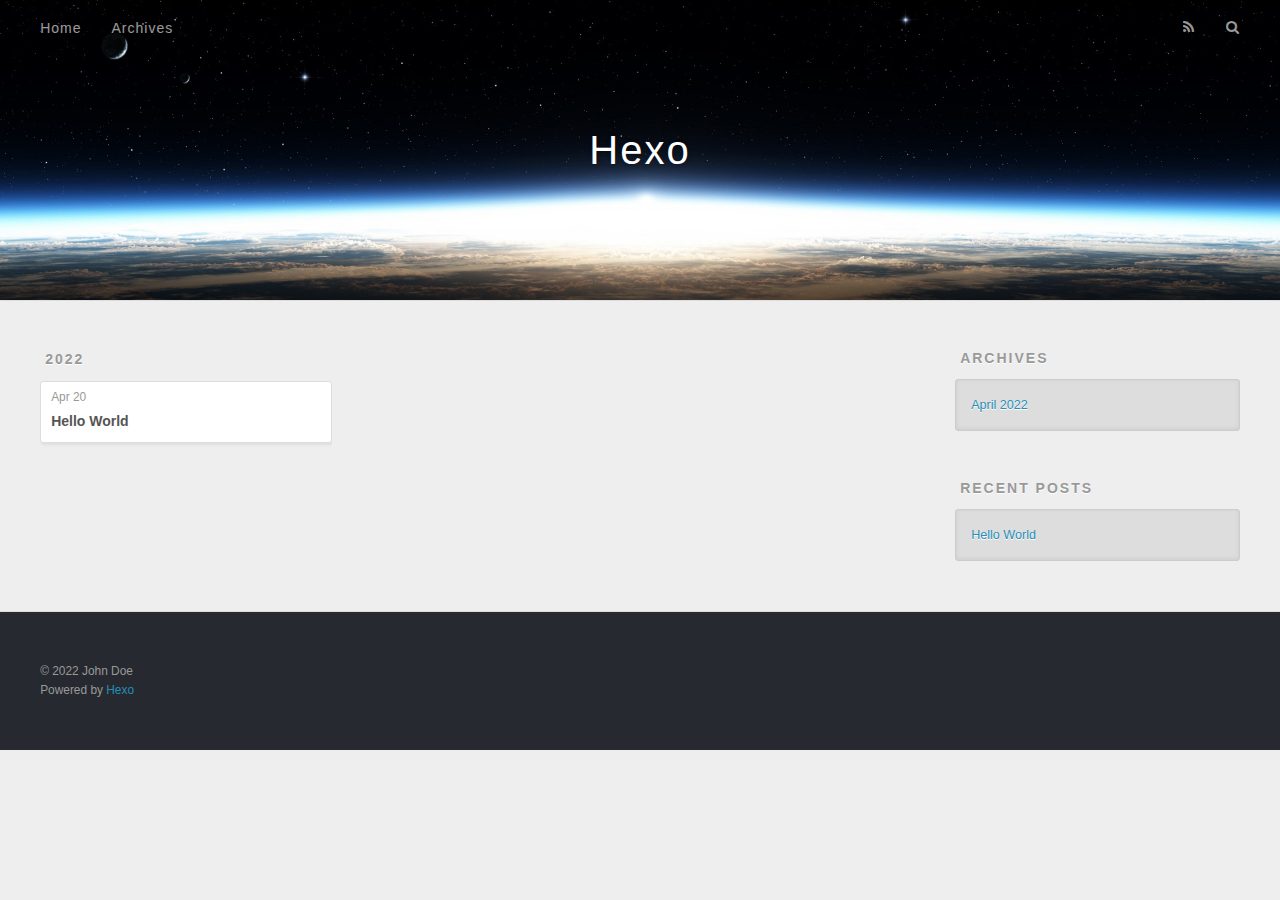
==== archives/index.html @ ca30fad2 "Site updated: 2022-04-20 20:17:48" ====
<!DOCTYPE html>
<html>
<head>
  <meta charset="utf-8">
  

  
  <title>Archives | Hexo</title>
  <meta name="viewport" content="width=device-width, initial-scale=1, maximum-scale=1">
  <meta property="og:type" content="website">
<meta property="og:title" content="Hexo">
<meta property="og:url" content="http://example.com/archives/index.html">
<meta property="og:site_name" content="Hexo">
<meta property="og:locale" content="en_US">
<meta property="article:author" content="John Doe">
<meta name="twitter:card" content="summary">
  
    <link rel="alternate" href="/atom.xml" title="Hexo" type="application/atom+xml">
  
  
    <link rel="icon" href="/favicon.png">
  
  
    <link href="//fonts.googleapis.com/css?family=Source+Code+Pro" rel="stylesheet" type="text/css">
  
  
<link rel="stylesheet" href="/css/style.css">

<meta name="generator" content="Hexo 5.4.2"></head>

<body>
  <div id="container">
    <div id="wrap">
      <header id="header">
  <div id="banner"></div>
  <div id="header-outer" class="outer">
    <div id="header-title" class="inner">
      <h1 id="logo-wrap">
        <a href="/" id="logo">Hexo</a>
      </h1>
      
    </div>
    <div id="header-inner" class="inner">
      <nav id="main-nav">
        <a id="main-nav-toggle" class="nav-icon"></a>
        
          <a class="main-nav-link" href="/">Home</a>
        
          <a class="main-nav-link" href="/archives">Archives</a>
        
      </nav>
      <nav id="sub-nav">
        
          <a id="nav-rss-link" class="nav-icon" href="/atom.xml" title="RSS Feed"></a>
        
        <a id="nav-search-btn" class="nav-icon" title="Search"></a>
      </nav>
      <div id="search-form-wrap">
        <form action="//google.com/search" method="get" accept-charset="UTF-8" class="search-form"><input type="search" name="q" class="search-form-input" placeholder="Search"><button type="submit" class="search-form-submit">&#xF002;</button><input type="hidden" name="sitesearch" value="http://example.com"></form>
      </div>
    </div>
  </div>
</header>
      <div class="outer">
        <section id="main">
  
  
    
    
      
      
      <section class="archives-wrap">
        <div class="archive-year-wrap">
          <a href="/archives/2022" class="archive-year">2022</a>
        </div>
        <div class="archives">
    
    <article class="archive-article archive-type-post">
  <div class="archive-article-inner">
    <header class="archive-article-header">
      <a href="/2022/04/20/hello-world/" class="archive-article-date">
  <time datetime="2022-04-20T10:26:19.375Z" itemprop="datePublished">Apr 20</time>
</a>
      
  
    <h1 itemprop="name">
      <a class="archive-article-title" href="/2022/04/20/hello-world/">Hello World</a>
    </h1>
  

    </header>
  </div>
</article>
  
  
    </div></section>
  


</section>
        
          <aside id="sidebar">
  
    

  
    

  
    
  
    
  <div class="widget-wrap">
    <h3 class="widget-title">Archives</h3>
    <div class="widget">
      <ul class="archive-list"><li class="archive-list-item"><a class="archive-list-link" href="/archives/2022/04/">April 2022</a></li></ul>
    </div>
  </div>


  
    
  <div class="widget-wrap">
    <h3 class="widget-title">Recent Posts</h3>
    <div class="widget">
      <ul>
        
          <li>
            <a href="/2022/04/20/hello-world/">Hello World</a>
          </li>
        
      </ul>
    </div>
  </div>

  
</aside>
        
      </div>
      <footer id="footer">
  
  <div class="outer">
    <div id="footer-info" class="inner">
      &copy; 2022 John Doe<br>
      Powered by <a href="http://hexo.io/" target="_blank">Hexo</a>
    </div>
  </div>
</footer>
    </div>
    <nav id="mobile-nav">
  
    <a href="/" class="mobile-nav-link">Home</a>
  
    <a href="/archives" class="mobile-nav-link">Archives</a>
  
</nav>
    

<script src="//ajax.googleapis.com/ajax/libs/jquery/2.0.3/jquery.min.js"></script>


  
<link rel="stylesheet" href="/fancybox/jquery.fancybox.css">

  
<script src="/fancybox/jquery.fancybox.pack.js"></script>




<script src="/js/script.js"></script>




  </div>
</body>
</html>
---- css/style.css ----
body {
  width: 100%;
}
body:before,
body:after {
  content: "";
  display: table;
}
body:after {
  clear: both;
}
html,
body,
div,
span,
applet,
object,
iframe,
h1,
h2,
h3,
h4,
h5,
h6,
p,
blockquote,
pre,
a,
abbr,
acronym,
address,
big,
cite,
code,
del,
dfn,
em,
img,
ins,
kbd,
q,
s,
samp,
small,
strike,
strong,
sub,
sup,
tt,
var,
dl,
dt,
dd,
ol,
ul,
li,
fieldset,
form,
label,
legend,
table,
caption,
tbody,
tfoot,
thead,
tr,
th,
td {
  margin: 0;
  padding: 0;
  border: 0;
  outline: 0;
  font-weight: inherit;
  font-style: inherit;
  font-family: inherit;
  font-size: 100%;
  vertical-align: baseline;
}
body {
  line-height: 1;
  color: #000;
  background: #fff;
}
ol,
ul {
  list-style: none;
}
table {
  border-collapse: separate;
  border-spacing: 0;
  vertical-align: middle;
}
caption,
th,
td {
  text-align: left;
  font-weight: normal;
  vertical-align: middle;
}
a img {
  border: none;
}
input,
button {
  margin: 0;
  padding: 0;
}
input::-moz-focus-inner,
button::-moz-focus-inner {
  border: 0;
  padding: 0;
}
@font-face {
  font-family: FontAwesome;
  font-style: normal;
  font-weight: normal;
  src: url("fonts/fontawesome-webfont.eot?v=#4.0.3");
  src: url("fonts/fontawesome-webfont.eot?#iefix&v=#4.0.3") format("embedded-opentype"), url("fonts/fontawesome-webfont.woff?v=#4.0.3") format("woff"), url("fonts/fontawesome-webfont.ttf?v=#4.0.3") format("truetype"), url("fonts/fontawesome-webfont.svg#fontawesomeregular?v=#4.0.3") format("svg");
}
html,
body,
#container {
  height: 100%;
}
body {
  background: #eee;
  font: 14px -apple-system, BlinkMacSystemFont, "Segoe UI", "Roboto", "Oxygen", "Ubuntu", "Cantarell", "Fira Sans", "Droid Sans", "Helvetica Neue", sans-serif;
  -webkit-text-size-adjust: 100%;
}
.outer {
  max-width: 1220px;
  margin: 0 auto;
  padding: 0 20px;
}
.outer:before,
.outer:after {
  content: "";
  display: table;
}
.outer:after {
  clear: both;
}
.inner {
  display: inline;
  float: left;
  width: 98.33333333333333%;
  margin: 0 0.833333333333333%;
}
.left,
.alignleft {
  float: left;
}
.right,
.alignright {
  float: right;
}
.clear {
  clear: both;
}
#container {
  position: relative;
}
.mobile-nav-on {
  overflow: hidden;
}
#wrap {
  height: 100%;
  width: 100%;
  position: absolute;
  top: 0;
  left: 0;
  -webkit-transition: 0.2s ease-out;
  -moz-transition: 0.2s ease-out;
  -ms-transition: 0.2s ease-out;
  transition: 0.2s ease-out;
  z-index: 1;
  background: #eee;
}
.mobile-nav-on #wrap {
  left: 280px;
}
@media screen and (min-width: 768px) {
  #main {
    display: inline;
    float: left;
    width: 73.33333333333333%;
    margin: 0 0.833333333333333%;
  }
}
.article-date,
.article-category-link,
.archive-year,
.widget-title {
  text-decoration: none;
  text-transform: uppercase;
  letter-spacing: 2px;
  color: #999;
  margin-bottom: 1em;
  margin-left: 5px;
  line-height: 1em;
  text-shadow: 0 1px #fff;
  font-weight: bold;
}
.article-inner,
.archive-article-inner {
  background: #fff;
  -webkit-box-shadow: 1px 2px 3px #ddd;
  box-shadow: 1px 2px 3px #ddd;
  border: 1px solid #ddd;
  border-radius: 3px;
}
.article-entry h1,
.widget h1 {
  font-size: 2em;
}
.article-entry h2,
.widget h2 {
  font-size: 1.5em;
}
.article-entry h3,
.widget h3 {
  font-size: 1.3em;
}
.article-entry h4,
.widget h4 {
  font-size: 1.2em;
}
.article-entry h5,
.widget h5 {
  font-size: 1em;
}
.article-entry h6,
.widget h6 {
  font-size: 1em;
  color: #999;
}
.article-entry hr,
.widget hr {
  border: 1px dashed #ddd;
}
.article-entry strong,
.widget strong {
  font-weight: bold;
}
.article-entry em,
.widget em,
.article-entry cite,
.widget cite {
  font-style: italic;
}
.article-entry sup,
.widget sup,
.article-entry sub,
.widget sub {
  font-size: 0.75em;
  line-height: 0;
  position: relative;
  vertical-align: baseline;
}
.article-entry sup,
.widget sup {
  top: -0.5em;
}
.article-entry sub,
.widget sub {
  bottom: -0.2em;
}
.article-entry small,
.widget small {
  font-size: 0.85em;
}
.article-entry acronym,
.widget acronym,
.article-entry abbr,
.widget abbr {
  border-bottom: 1px dotted;
}
.article-entry ul,
.widget ul,
.article-entry ol,
.widget ol,
.article-entry dl,
.widget dl {
  margin: 0 20px;
  line-height: 1.6em;
}
.article-entry ul ul,
.widget ul ul,
.article-entry ol ul,
.widget ol ul,
.article-entry ul ol,
.widget ul ol,
.article-entry ol ol,
.widget ol ol {
  margin-top: 0;
  margin-bottom: 0;
}
.article-entry ul,
.widget ul {
  list-style: disc;
}
.article-entry ol,
.widget ol {
  list-style: decimal;
}
.article-entry dt,
.widget dt {
  font-weight: bold;
}
#header {
  height: 300px;
  position: relative;
  border-bottom: 1px solid #ddd;
}
#header:before,
#header:after {
  content: "";
  position: absolute;
  left: 0;
  right: 0;
  height: 40px;
}
#header:before {
  top: 0;
  background: -webkit-linear-gradient(rgba(0,0,0,0.2), transparent);
  background: -moz-linear-gradient(rgba(0,0,0,0.2), transparent);
  background: -ms-linear-gradient(rgba(0,0,0,0.2), transparent);
  background: linear-gradient(rgba(0,0,0,0.2), transparent);
}
#header:after {
  bottom: 0;
  background: -webkit-linear-gradient(transparent, rgba(0,0,0,0.2));
  background: -moz-linear-gradient(transparent, rgba(0,0,0,0.2));
  background: -ms-linear-gradient(transparent, rgba(0,0,0,0.2));
  background: linear-gradient(transparent, rgba(0,0,0,0.2));
}
#header-outer {
  height: 100%;
  position: relative;
}
#header-inner {
  position: relative;
  overflow: hidden;
}
#banner {
  position: absolute;
  top: 0;
  left: 0;
  width: 100%;
  height: 100%;
  background: url("images/banner.jpg") center #000;
  -webkit-background-size: cover;
  -moz-background-size: cover;
  background-size: cover;
  z-index: -1;
}
#header-title {
  text-align: center;
  height: 40px;
  position: absolute;
  top: 50%;
  left: 0;
  margin-top: -20px;
}
#logo,
#subtitle {
  text-decoration: none;
  color: #fff;
  font-weight: 300;
  text-shadow: 0 1px 4px rgba(0,0,0,0.3);
}
#logo {
  font-size: 40px;
  line-height: 40px;
  letter-spacing: 2px;
}
#subtitle {
  font-size: 16px;
  line-height: 16px;
  letter-spacing: 1px;
}
#subtitle-wrap {
  margin-top: 16px;
}
#main-nav {
  float: left;
  margin-left: -15px;
}
.nav-icon,
.main-nav-link {
  float: left;
  color: #fff;
  opacity: 0.6;
  text-decoration: none;
  text-shadow: 0 1px rgba(0,0,0,0.2);
  -webkit-transition: opacity 0.2s;
  -moz-transition: opacity 0.2s;
  -ms-transition: opacity 0.2s;
  transition: opacity 0.2s;
  display: block;
  padding: 20px 15px;
}
.nav-icon:hover,
.main-nav-link:hover {
  opacity: 1;
}
.nav-icon {
  font-family: FontAwesome;
  text-align: center;
  font-size: 14px;
  width: 14px;
  height: 14px;
  padding: 20px 15px;
  position: relative;
  cursor: pointer;
}
.main-nav-link {
  font-weight: 300;
  letter-spacing: 1px;
}
@media screen and (max-width: 479px) {
  .main-nav-link {
    display: none;
  }
}
#main-nav-toggle {
  display: none;
}
#main-nav-toggle:before {
  content: "\f0c9";
}
@media screen and (max-width: 479px) {
  #main-nav-toggle {
    display: block;
  }
}
#sub-nav {
  float: right;
  margin-right: -15px;
}
#nav-rss-link:before {
  content: "\f09e";
}
#nav-search-btn:before {
  content: "\f002";
}
#search-form-wrap {
  position: absolute;
  top: 15px;
  width: 150px;
  height: 30px;
  right: -150px;
  opacity: 0;
  -webkit-transition: 0.2s ease-out;
  -moz-transition: 0.2s ease-out;
  -ms-transition: 0.2s ease-out;
  transition: 0.2s ease-out;
}
#search-form-wrap.on {
  opacity: 1;
  right: 0;
}
@media screen and (max-width: 479px) {
  #search-form-wrap {
    width: 100%;
    right: -100%;
  }
}
.search-form {
  position: absolute;
  top: 0;
  left: 0;
  right: 0;
  background: #fff;
  padding: 5px 15px;
  border-radius: 15px;
  -webkit-box-shadow: 0 0 10px rgba(0,0,0,0.3);
  box-shadow: 0 0 10px rgba(0,0,0,0.3);
}
.search-form-input {
  border: none;
  background: none;
  color: #555;
  width: 100%;
  font: 13px -apple-system, BlinkMacSystemFont, "Segoe UI", "Roboto", "Oxygen", "Ubuntu", "Cantarell", "Fira Sans", "Droid Sans", "Helvetica Neue", sans-serif;
  outline: none;
}
.search-form-input::-webkit-search-results-decoration,
.search-form-input::-webkit-search-cancel-button {
  -webkit-appearance: none;
}
.search-form-submit {
  position: absolute;
  top: 50%;
  right: 10px;
  margin-top: -7px;
  font: 13px FontAwesome;
  border: none;
  background: none;
  color: #bbb;
  cursor: pointer;
}
.search-form-submit:hover,
.search-form-submit:focus {
  color: #777;
}
.article {
  margin: 50px 0;
}
.article-inner {
  overflow: hidden;
}
.article-meta:before,
.article-meta:after {
  content: "";
  display: table;
}
.article-meta:after {
  clear: both;
}
.article-date {
  float: left;
}
.article-category {
  float: left;
  line-height: 1em;
  color: #ccc;
  text-shadow: 0 1px #fff;
  margin-left: 8px;
}
.article-category:before {
  content: "\2022";
}
.article-category-link {
  margin: 0 12px 1em;
}
.article-header {
  padding: 20px 20px 0;
}
.article-title {
  text-decoration: none;
  font-size: 2em;
  font-weight: bold;
  color: #555;
  line-height: 1.1em;
  -webkit-transition: color 0.2s;
  -moz-transition: color 0.2s;
  -ms-transition: color 0.2s;
  transition: color 0.2s;
}
a.article-title:hover {
  color: #258fb8;
}
.article-entry {
  color: #555;
  padding: 0 20px;
}
.article-entry:before,
.article-entry:after {
  content: "";
  display: table;
}
.article-entry:after {
  clear: both;
}
.article-entry p,
.article-entry table {
  line-height: 1.6em;
  margin: 1.6em 0;
}
.article-entry h1,
.article-entry h2,
.article-entry h3,
.article-entry h4,
.article-entry h5,
.article-entry h6 {
  font-weight: bold;
}
.article-entry h1,
.article-entry h2,
.article-entry h3,
.article-entry h4,
.article-entry h5,
.article-entry h6 {
  line-height: 1.1em;
  margin: 1.1em 0;
}
.article-entry a {
  color: #258fb8;
  text-decoration: none;
}
.article-entry a:hover {
  text-decoration: underline;
}
.article-entry ul,
.article-entry ol,
.article-entry dl {
  margin-top: 1.6em;
  margin-bottom: 1.6em;
}
.article-entry img,
.article-entry video {
  max-width: 100%;
  height: auto;
  display: block;
  margin: auto;
}
.article-entry iframe {
  border: none;
}
.article-entry table {
  width: 100%;
  border-collapse: collapse;
  border-spacing: 0;
}
.article-entry th {
  font-weight: bold;
  border-bottom: 3px solid #ddd;
  padding-bottom: 0.5em;
}
.article-entry td {
  border-bottom: 1px solid #ddd;
  padding: 10px 0;
}
.article-entry blockquote {
  font-family: Georgia, "Times New Roman", serif;
  font-size: 1.4em;
  margin: 1.6em 20px;
  text-align: center;
}
.article-entry blockquote footer {
  font-size: 14px;
  margin: 1.6em 0;
  font-family: -apple-system, BlinkMacSystemFont, "Segoe UI", "Roboto", "Oxygen", "Ubuntu", "Cantarell", "Fira Sans", "Droid Sans", "Helvetica Neue", sans-serif;
}
.article-entry blockquote footer cite:before {
  content: "—";
  padding: 0 0.5em;
}
.article-entry .pullquote {
  text-align: left;
  width: 45%;
  margin: 0;
}
.article-entry .pullquote.left {
  margin-left: 0.5em;
  margin-right: 1em;
}
.article-entry .pullquote.right {
  margin-right: 0.5em;
  margin-left: 1em;
}
.article-entry .caption {
  color: #999;
  display: block;
  font-size: 0.9em;
  margin-top: 0.5em;
  position: relative;
  text-align: center;
}
.article-entry .video-container {
  position: relative;
  padding-top: 56.25%;
  height: 0;
  overflow: hidden;
}
.article-entry .video-container iframe,
.article-entry .video-container object,
.article-entry .video-container embed {
  position: absolute;
  top: 0;
  left: 0;
  width: 100%;
  height: 100%;
  margin-top: 0;
}
.article-more-link a {
  display: inline-block;
  line-height: 1em;
  padding: 6px 15px;
  border-radius: 15px;
  background: #eee;
  color: #999;
  text-shadow: 0 1px #fff;
  text-decoration: none;
}
.article-more-link a:hover {
  background: #258fb8;
  color: #fff;
  text-decoration: none;
  text-shadow: 0 1px #1e7293;
}
.article-footer {
  font-size: 0.85em;
  line-height: 1.6em;
  border-top: 1px solid #ddd;
  padding-top: 1.6em;
  margin: 0 20px 20px;
}
.article-footer:before,
.article-footer:after {
  content: "";
  display: table;
}
.article-footer:after {
  clear: both;
}
.article-footer a {
  color: #999;
  text-decoration: none;
}
.article-footer a:hover {
  color: #555;
}
.article-tag-list-item {
  float: left;
  margin-right: 10px;
}
.article-tag-list-link:before {
  content: "#";
}
.article-comment-link {
  float: right;
}
.article-comment-link:before {
  content: "\f075";
  font-family: FontAwesome;
  padding-right: 8px;
}
.article-share-link {
  cursor: pointer;
  float: right;
  margin-left: 20px;
}
.article-share-link:before {
  content: "\f064";
  font-family: FontAwesome;
  padding-right: 6px;
}
#article-nav {
  position: relative;
}
#article-nav:before,
#article-nav:after {
  content: "";
  display: table;
}
#article-nav:after {
  clear: both;
}
@media screen and (min-width: 768px) {
  #article-nav {
    margin: 50px 0;
  }
  #article-nav:before {
    width: 8px;
    height: 8px;
    position: absolute;
    top: 50%;
    left: 50%;
    margin-top: -4px;
    margin-left: -4px;
    content: "";
    border-radius: 50%;
    background: #ddd;
    -webkit-box-shadow: 0 1px 2px #fff;
    box-shadow: 0 1px 2px #fff;
  }
}
.article-nav-link-wrap {
  text-decoration: none;
  text-shadow: 0 1px #fff;
  color: #999;
  -webkit-box-sizing: border-box;
  -moz-box-sizing: border-box;
  box-sizing: border-box;
  margin-top: 50px;
  text-align: center;
  display: block;
}
.article-nav-link-wrap:hover {
  color: #555;
}
@media screen and (min-width: 768px) {
  .article-nav-link-wrap {
    width: 50%;
    margin-top: 0;
  }
}
@media screen and (min-width: 768px) {
  #article-nav-newer {
    float: left;
    text-align: right;
    padding-right: 20px;
  }
}
@media screen and (min-width: 768px) {
  #article-nav-older {
    float: right;
    text-align: left;
    padding-left: 20px;
  }
}
.article-nav-caption {
  text-transform: uppercase;
  letter-spacing: 2px;
  color: #ddd;
  line-height: 1em;
  font-weight: bold;
}
#article-nav-newer .article-nav-caption {
  margin-right: -2px;
}
.article-nav-title {
  font-size: 0.85em;
  line-height: 1.6em;
  margin-top: 0.5em;
}
.article-share-box {
  position: absolute;
  display: none;
  background: #fff;
  -webkit-box-shadow: 1px 2px 10px rgba(0,0,0,0.2);
  box-shadow: 1px 2px 10px rgba(0,0,0,0.2);
  border-radius: 3px;
  margin-left: -145px;
  overflow: hidden;
  z-index: 1;
}
.article-share-box.on {
  display: block;
}
.article-share-input {
  width: 100%;
  background: none;
  -webkit-box-sizing: border-box;
  -moz-box-sizing: border-box;
  box-sizing: border-box;
  font: 14px -apple-system, BlinkMacSystemFont, "Segoe UI", "Roboto", "Oxygen", "Ubuntu", "Cantarell", "Fira Sans", "Droid Sans", "Helvetica Neue", sans-serif;
  padding: 0 15px;
  color: #555;
  outline: none;
  border: 1px solid #ddd;
  border-radius: 3px 3px 0 0;
  height: 36px;
  line-height: 36px;
}
.article-share-links {
  background: #eee;
}
.article-share-links:before,
.article-share-links:after {
  content: "";
  display: table;
}
.article-share-links:after {
  clear: both;
}
.article-share-twitter,
.article-share-facebook,
.article-share-pinterest,
.article-share-google {
  width: 50px;
  height: 36px;
  display: block;
  float: left;
  position: relative;
  color: #999;
  text-shadow: 0 1px #fff;
}
.article-share-twitter:before,
.article-share-facebook:before,
.article-share-pinterest:before,
.article-share-google:before {
  font-size: 20px;
  font-family: FontAwesome;
  width: 20px;
  height: 20px;
  position: absolute;
  top: 50%;
  left: 50%;
  margin-top: -10px;
  margin-left: -10px;
  text-align: center;
}
.article-share-twitter:hover,
.article-share-facebook:hover,
.article-share-pinterest:hover,
.article-share-google:hover {
  color: #fff;
}
.article-share-twitter:before {
  content: "\f099";
}
.article-share-twitter:hover {
  background: #00aced;
  text-shadow: 0 1px #008abe;
}
.article-share-facebook:before {
  content: "\f09a";
}
.article-share-facebook:hover {
  background: #3b5998;
  text-shadow: 0 1px #2f477a;
}
.article-share-pinterest:before {
  content: "\f0d2";
}
.article-share-pinterest:hover {
  background: #cb2027;
  text-shadow: 0 1px #a21a1f;
}
.article-share-google:before {
  content: "\f0d5";
}
.article-share-google:hover {
  background: #dd4b39;
  text-shadow: 0 1px #be3221;
}
.article-gallery {
  background: #000;
  position: relative;
}
.article-gallery-photos {
  position: relative;
  overflow: hidden;
}
.article-gallery-img {
  display: none;
  max-width: 100%;
}
.article-gallery-img:first-child {
  display: block;
}
.article-gallery-img.loaded {
  position: absolute;
  display: block;
}
.article-gallery-img img {
  display: block;
  max-width: 100%;
  margin: 0 auto;
}
#comments {
  background: #fff;
  -webkit-box-shadow: 1px 2px 3px #ddd;
  box-shadow: 1px 2px 3px #ddd;
  padding: 20px;
  border: 1px solid #ddd;
  border-radius: 3px;
  margin: 50px 0;
}
#comments a {
  color: #258fb8;
}
.archives-wrap {
  margin: 50px 0;
}
.archives:before,
.archives:after {
  content: "";
  display: table;
}
.archives:after {
  clear: both;
}
.archive-year-wrap {
  margin-bottom: 1em;
}
.archives {
  -webkit-column-gap: 10px;
  -moz-column-gap: 10px;
  column-gap: 10px;
}
@media screen and (min-width: 480px) and (max-width: 767px) {
  .archives {
    -webkit-column-count: 2;
    -moz-column-count: 2;
    column-count: 2;
  }
}
@media screen and (min-width: 768px) {
  .archives {
    -webkit-column-count: 3;
    -moz-column-count: 3;
    column-count: 3;
  }
}
.archive-article {
  -webkit-column-break-inside: avoid;
  page-break-inside: avoid;
  overflow: hidden;
  break-inside: avoid-column;
}
.archive-article-inner {
  padding: 10px;
  margin-bottom: 15px;
}
.archive-article-title {
  text-decoration: none;
  font-weight: bold;
  color: #555;
  -webkit-transition: color 0.2s;
  -moz-transition: color 0.2s;
  -ms-transition: color 0.2s;
  transition: color 0.2s;
  line-height: 1.6em;
}
.archive-article-title:hover {
  color: #258fb8;
}
.archive-article-footer {
  margin-top: 1em;
}
.archive-article-date {
  color: #999;
  text-decoration: none;
  font-size: 0.85em;
  line-height: 1em;
  margin-bottom: 0.5em;
  display: block;
}
#page-nav {
  margin: 50px auto;
  background: #fff;
  -webkit-box-shadow: 1px 2px 3px #ddd;
  box-shadow: 1px 2px 3px #ddd;
  border: 1px solid #ddd;
  border-radius: 3px;
  text-align: center;
  color: #999;
  overflow: hidden;
}
#page-nav:before,
#page-nav:after {
  content: "";
  display: table;
}
#page-nav:after {
  clear: both;
}
#page-nav a,
#page-nav span {
  padding: 10px 20px;
  line-height: 1;
  height: 2ex;
}
#page-nav a {
  color: #999;
  text-decoration: none;
}
#page-nav a:hover {
  background: #999;
  color: #fff;
}
#page-nav .prev {
  float: left;
}
#page-nav .next {
  float: right;
}
#page-nav .page-number {
  display: inline-block;
}
@media screen and (max-width: 479px) {
  #page-nav .page-number {
    display: none;
  }
}
#page-nav .current {
  color: #555;
  font-weight: bold;
}
#page-nav .space {
  color: #ddd;
}
#footer {
  background: #262a30;
  padding: 50px 0;
  border-top: 1px solid #ddd;
  color: #999;
}
#footer a {
  color: #258fb8;
  text-decoration: none;
}
#footer a:hover {
  text-decoration: underline;
}
#footer-info {
  line-height: 1.6em;
  font-size: 0.85em;
}
.article-entry pre,
.article-entry .highlight {
  background: #2d2d2d;
  margin: 0 -20px;
  padding: 15px 20px;
  border-style: solid;
  border-color: #ddd;
  border-width: 1px 0;
  overflow: auto;
  color: #ccc;
  line-height: 22.400000000000002px;
}
.article-entry .highlight .gutter pre,
.article-entry .gist .gist-file .gist-data .line-numbers {
  color: #666;
  font-size: 0.85em;
}
.article-entry pre,
.article-entry code {
  font-family: "Source Code Pro", Consolas, Monaco, Menlo, Consolas, monospace;
}
.article-entry code {
  background: #eee;
  text-shadow: 0 1px #fff;
  padding: 0 0.3em;
}
.article-entry pre code {
  background: none;
  text-shadow: none;
  padding: 0;
}
.article-entry .highlight pre {
  border: none;
  margin: 0;
  padding: 0;
}
.article-entry .highlight table {
  margin: 0;
  width: auto;
}
.article-entry .highlight td {
  border: none;
  padding: 0;
}
.article-entry .highlight figcaption {
  font-size: 0.85em;
  color: #999;
  line-height: 1em;
  margin-bottom: 1em;
}
.article-entry .highlight figcaption:before,
.article-entry .highlight figcaption:after {
  content: "";
  display: table;
}
.article-entry .highlight figcaption:after {
  clear: both;
}
.article-entry .highlight figcaption a {
  float: right;
}
.article-entry .highlight .gutter pre {
  text-align: right;
  padding-right: 20px;
}
.article-entry .highlight .line {
  height: 22.400000000000002px;
}
.article-entry .highlight .line.marked {
  background: #515151;
}
.article-entry .gist {
  margin: 0 -20px;
  border-style: solid;
  border-color: #ddd;
  border-width: 1px 0;
  background: #2d2d2d;
  padding: 15px 20px 15px 0;
}
.article-entry .gist .gist-file {
  border: none;
  font-family: "Source Code Pro", Consolas, Monaco, Menlo, Consolas, monospace;
  margin: 0;
}
.article-entry .gist .gist-file .gist-data {
  background: none;
  border: none;
}
.article-entry .gist .gist-file .gist-data .line-numbers {
  background: none;
  border: none;
  padding: 0 20px 0 0;
}
.article-entry .gist .gist-file .gist-data .line-data {
  padding: 0 !important;
}
.article-entry .gist .gist-file .highlight {
  margin: 0;
  padding: 0;
  border: none;
}
.article-entry .gist .gist-file .gist-meta {
  background: #2d2d2d;
  color: #999;
  font: 0.85em -apple-system, BlinkMacSystemFont, "Segoe UI", "Roboto", "Oxygen", "Ubuntu", "Cantarell", "Fira Sans", "Droid Sans", "Helvetica Neue", sans-serif;
  text-shadow: 0 0;
  padding: 0;
  margin-top: 1em;
  margin-left: 20px;
}
.article-entry .gist .gist-file .gist-meta a {
  color: #258fb8;
  font-weight: normal;
}
.article-entry .gist .gist-file .gist-meta a:hover {
  text-decoration: underline;
}
pre .comment,
pre .title {
  color: #999;
}
pre .variable,
pre .attribute,
pre .tag,
pre .regexp,
pre .ruby .constant,
pre .xml .tag .title,
pre .xml .pi,
pre .xml .doctype,
pre .html .doctype,
pre .css .id,
pre .css .class,
pre .css .pseudo {
  color: #f2777a;
}
pre .number,
pre .preprocessor,
pre .built_in,
pre .literal,
pre .params,
pre .constant {
  color: #f99157;
}
pre .class,
pre .ruby .class .title,
pre .css .rules .attribute {
  color: #9c9;
}
pre .string,
pre .value,
pre .inheritance,
pre .header,
pre .ruby .symbol,
pre .xml .cdata {
  color: #9c9;
}
pre .css .hexcolor {
  color: #6cc;
}
pre .function,
pre .python .decorator,
pre .python .title,
pre .ruby .function .title,
pre .ruby .title .keyword,
pre .perl .sub,
pre .javascript .title,
pre .coffeescript .title {
  color: #69c;
}
pre .keyword,
pre .javascript .function {
  color: #c9c;
}
@media screen and (max-width: 479px) {
  #mobile-nav {
    position: absolute;
    top: 0;
    left: 0;
    width: 280px;
    height: 100%;
    background: #191919;
    border-right: 1px solid #fff;
  }
}
@media screen and (max-width: 479px) {
  .mobile-nav-link {
    display: block;
    color: #999;
    text-decoration: none;
    padding: 15px 20px;
    font-weight: bold;
  }
  .mobile-nav-link:hover {
    color: #fff;
  }
}
@media screen and (min-width: 768px) {
  #sidebar {
    display: inline;
    float: left;
    width: 23.333333333333332%;
    margin: 0 0.833333333333333%;
  }
}
.widget-wrap {
  margin: 50px 0;
}
.widget {
  color: #777;
  text-shadow: 0 1px #fff;
  background: #ddd;
  -webkit-box-shadow: 0 -1px 4px #ccc inset;
  box-shadow: 0 -1px 4px #ccc inset;
  border: 1px solid #ccc;
  padding: 15px;
  border-radius: 3px;
}
.widget a {
  color: #258fb8;
  text-decoration: none;
}
.widget a:hover {
  text-decoration: underline;
}
.widget ul ul,
.widget ol ul,
.widget dl ul,
.widget ul ol,
.widget ol ol,
.widget dl ol,
.widget ul dl,
.widget ol dl,
.widget dl dl {
  margin-left: 15px;
  list-style: disc;
}
.widget {
  line-height: 1.6em;
  word-wrap: break-word;
  font-size: 0.9em;
}
.widget ul,
.widget ol {
  list-style: none;
  margin: 0;
}
.widget ul ul,
.widget ol ul,
.widget ul ol,
.widget ol ol {
  margin: 0 20px;
}
.widget ul ul,
.widget ol ul {
  list-style: disc;
}
.widget ul ol,
.widget ol ol {
  list-style: decimal;
}
.category-list-count,
.tag-list-count,
.archive-list-count {
  padding-left: 5px;
  color: #999;
  font-size: 0.85em;
}
.category-list-count:before,
.tag-list-count:before,
.archive-list-count:before {
  content: "(";
}
.category-list-count:after,
.tag-list-count:after,
.archive-list-count:after {
  content: ")";
}
.tagcloud a {
  margin-right: 5px;
  display: inline-block;
}
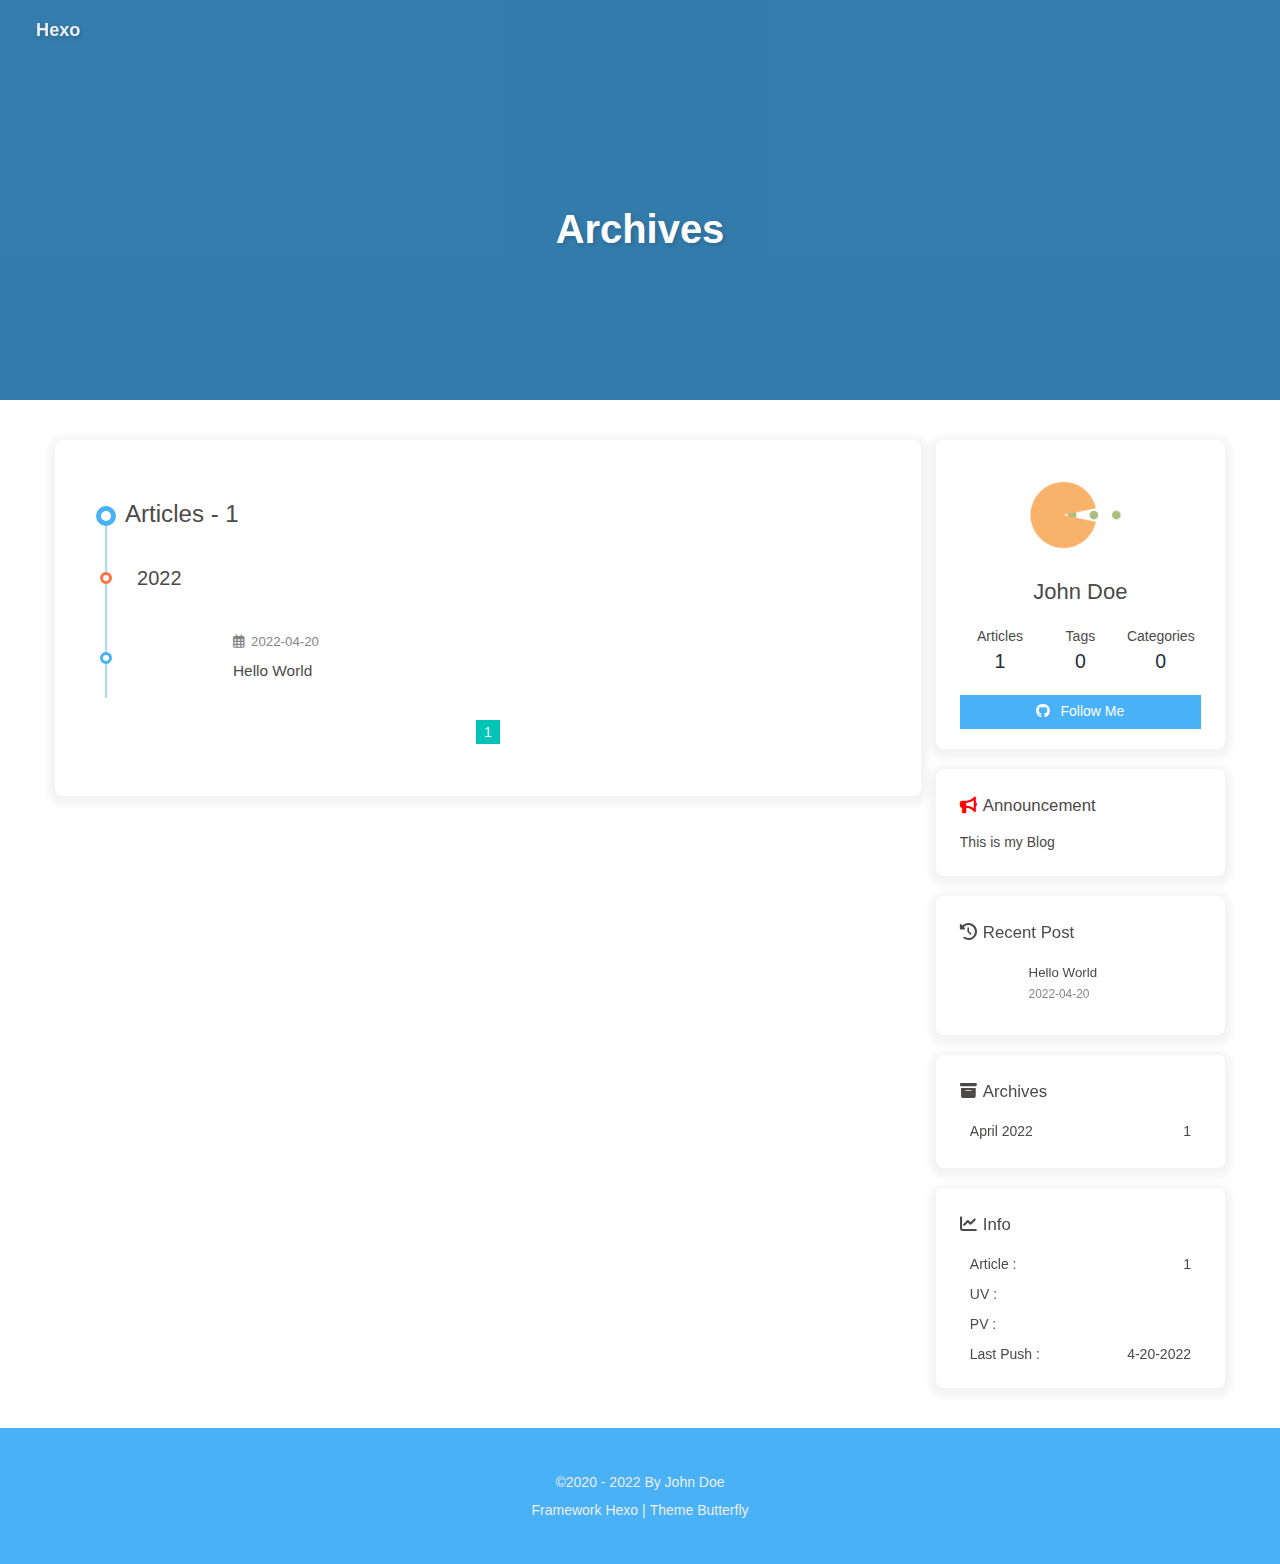
==== commit 9a7edd20: "Site updated: 2022-04-20 23:27:26" ====
--- a/archives/index.html
+++ b/archives/index.html
@@ -1,178 +1,140 @@
-<!DOCTYPE html>
-<html>
-<head>
-  <meta charset="utf-8">
-  
-
-  
-  <title>Archives | Hexo</title>
-  <meta name="viewport" content="width=device-width, initial-scale=1, maximum-scale=1">
-  <meta property="og:type" content="website">
+<!DOCTYPE html><html lang="en" data-theme="light"><head><meta charset="UTF-8"><meta http-equiv="X-UA-Compatible" content="IE=edge"><meta name="viewport" content="width=device-width, initial-scale=1.0, maximum-scale=1.0, user-scalable=no"><title>Archives | Hexo</title><meta name="author" content="John Doe"><meta name="copyright" content="John Doe"><meta name="format-detection" content="telephone=no"><meta name="theme-color" content="#ffffff"><meta property="og:type" content="website">
 <meta property="og:title" content="Hexo">
 <meta property="og:url" content="http://example.com/archives/index.html">
 <meta property="og:site_name" content="Hexo">
 <meta property="og:locale" content="en_US">
+<meta property="og:image" content="https://i.loli.net/2021/02/24/5O1day2nriDzjSu.png">
 <meta property="article:author" content="John Doe">
 <meta name="twitter:card" content="summary">
+<meta name="twitter:image" content="https://i.loli.net/2021/02/24/5O1day2nriDzjSu.png"><link rel="shortcut icon" href="/img/favicon.png"><link rel="canonical" href="http://example.com/archives/"><link rel="preconnect" href="//cdn.jsdelivr.net"/><link rel="preconnect" href="//busuanzi.ibruce.info"/><link rel="stylesheet" href="/css/index.css"><link rel="stylesheet" href="https://cdn.jsdelivr.net/npm/@fortawesome/fontawesome-free@6/css/all.min.css" media="print" onload="this.media='all'"><link rel="stylesheet" href="https://cdn.jsdelivr.net/npm/@fancyapps/ui/dist/fancybox.css" media="print" onload="this.media='all'"><script>const GLOBAL_CONFIG = { 
+  root: '/',
+  algolia: undefined,
+  localSearch: undefined,
+  translate: undefined,
+  noticeOutdate: undefined,
+  highlight: {"plugin":"highlighjs","highlightCopy":true,"highlightLang":true,"highlightHeightLimit":false},
+  copy: {
+    success: 'Copy successfully',
+    error: 'Copy error',
+    noSupport: 'The browser does not support'
+  },
+  relativeDate: {
+    homepage: false,
+    post: false
+  },
+  runtime: '',
+  date_suffix: {
+    just: 'Just',
+    min: 'minutes ago',
+    hour: 'hours ago',
+    day: 'days ago',
+    month: 'months ago'
+  },
+  copyright: undefined,
+  lightbox: 'fancybox',
+  Snackbar: undefined,
+  source: {
+    justifiedGallery: {
+      js: 'https://cdn.jsdelivr.net/npm/flickr-justified-gallery@2/dist/fjGallery.min.js',
+      css: 'https://cdn.jsdelivr.net/npm/flickr-justified-gallery@2/dist/fjGallery.min.css'
+    }
+  },
+  isPhotoFigcaption: false,
+  islazyload: false,
+  isAnchor: false
+}</script><script id="config-diff">var GLOBAL_CONFIG_SITE = {
+  title: 'Archives',
+  isPost: false,
+  isHome: false,
+  isHighlightShrink: false,
+  isToc: false,
+  postUpdate: '2022-04-20 23:26:47'
+}</script><noscript><style type="text/css">
+  #nav {
+    opacity: 1
+  }
+  .justified-gallery img {
+    opacity: 1
+  }
+
+  #recent-posts time,
+  #post-meta time {
+    display: inline !important
+  }
+</style></noscript><script>(win=>{
+    win.saveToLocal = {
+      set: function setWithExpiry(key, value, ttl) {
+        if (ttl === 0) return
+        const now = new Date()
+        const expiryDay = ttl * 86400000
+        const item = {
+          value: value,
+          expiry: now.getTime() + expiryDay,
+        }
+        localStorage.setItem(key, JSON.stringify(item))
+      },
+
+      get: function getWithExpiry(key) {
+        const itemStr = localStorage.getItem(key)
+
+        if (!itemStr) {
+          return undefined
+        }
+        const item = JSON.parse(itemStr)
+        const now = new Date()
+
+        if (now.getTime() > item.expiry) {
+          localStorage.removeItem(key)
+          return undefined
+        }
+        return item.value
+      }
+    }
   
-    <link rel="alternate" href="/atom.xml" title="Hexo" type="application/atom+xml">
+    win.getScript = url => new Promise((resolve, reject) => {
+      const script = document.createElement('script')
+      script.src = url
+      script.async = true
+      script.onerror = reject
+      script.onload = script.onreadystatechange = function() {
+        const loadState = this.readyState
+        if (loadState && loadState !== 'loaded' && loadState !== 'complete') return
+        script.onload = script.onreadystatechange = null
+        resolve()
+      }
+      document.head.appendChild(script)
+    })
   
-  
-    <link rel="icon" href="/favicon.png">
-  
-  
-    <link href="//fonts.googleapis.com/css?family=Source+Code+Pro" rel="stylesheet" type="text/css">
-  
-  
-<link rel="stylesheet" href="/css/style.css">
-
-<meta name="generator" content="Hexo 5.4.2"></head>
-
-<body>
-  <div id="container">
-    <div id="wrap">
-      <header id="header">
-  <div id="banner"></div>
-  <div id="header-outer" class="outer">
-    <div id="header-title" class="inner">
-      <h1 id="logo-wrap">
-        <a href="/" id="logo">Hexo</a>
-      </h1>
-      
-    </div>
-    <div id="header-inner" class="inner">
-      <nav id="main-nav">
-        <a id="main-nav-toggle" class="nav-icon"></a>
+      win.activateDarkMode = function () {
+        document.documentElement.setAttribute('data-theme', 'dark')
+        if (document.querySelector('meta[name="theme-color"]') !== null) {
+          document.querySelector('meta[name="theme-color"]').setAttribute('content', '#0d0d0d')
+        }
+      }
+      win.activateLightMode = function () {
+        document.documentElement.setAttribute('data-theme', 'light')
+        if (document.querySelector('meta[name="theme-color"]') !== null) {
+          document.querySelector('meta[name="theme-color"]').setAttribute('content', '#ffffff')
+        }
+      }
+      const t = saveToLocal.get('theme')
+    
+          if (t === 'dark') activateDarkMode()
+          else if (t === 'light') activateLightMode()
         
-          <a class="main-nav-link" href="/">Home</a>
-        
-          <a class="main-nav-link" href="/archives">Archives</a>
-        
-      </nav>
-      <nav id="sub-nav">
-        
-          <a id="nav-rss-link" class="nav-icon" href="/atom.xml" title="RSS Feed"></a>
-        
-        <a id="nav-search-btn" class="nav-icon" title="Search"></a>
-      </nav>
-      <div id="search-form-wrap">
-        <form action="//google.com/search" method="get" accept-charset="UTF-8" class="search-form"><input type="search" name="q" class="search-form-input" placeholder="Search"><button type="submit" class="search-form-submit">&#xF002;</button><input type="hidden" name="sitesearch" value="http://example.com"></form>
-      </div>
-    </div>
-  </div>
-</header>
-      <div class="outer">
-        <section id="main">
-  
-  
+      const asideStatus = saveToLocal.get('aside-status')
+      if (asideStatus !== undefined) {
+        if (asideStatus === 'hide') {
+          document.documentElement.classList.add('hide-aside')
+        } else {
+          document.documentElement.classList.remove('hide-aside')
+        }
+      }
     
-    
-      
-      
-      <section class="archives-wrap">
-        <div class="archive-year-wrap">
-          <a href="/archives/2022" class="archive-year">2022</a>
-        </div>
-        <div class="archives">
-    
-    <article class="archive-article archive-type-post">
-  <div class="archive-article-inner">
-    <header class="archive-article-header">
-      <a href="/2022/04/20/hello-world/" class="archive-article-date">
-  <time datetime="2022-04-20T10:26:19.375Z" itemprop="datePublished">Apr 20</time>
-</a>
-      
-  
-    <h1 itemprop="name">
-      <a class="archive-article-title" href="/2022/04/20/hello-world/">Hello World</a>
-    </h1>
-  
-
-    </header>
-  </div>
-</article>
-  
-  
-    </div></section>
-  
-
-
-</section>
-        
-          <aside id="sidebar">
-  
-    
-
-  
-    
-
-  
-    
-  
-    
-  <div class="widget-wrap">
-    <h3 class="widget-title">Archives</h3>
-    <div class="widget">
-      <ul class="archive-list"><li class="archive-list-item"><a class="archive-list-link" href="/archives/2022/04/">April 2022</a></li></ul>
-    </div>
-  </div>
-
-
-  
-    
-  <div class="widget-wrap">
-    <h3 class="widget-title">Recent Posts</h3>
-    <div class="widget">
-      <ul>
-        
-          <li>
-            <a href="/2022/04/20/hello-world/">Hello World</a>
-          </li>
-        
-      </ul>
-    </div>
-  </div>
-
-  
-</aside>
-        
-      </div>
-      <footer id="footer">
-  
-  <div class="outer">
-    <div id="footer-info" class="inner">
-      &copy; 2022 John Doe<br>
-      Powered by <a href="http://hexo.io/" target="_blank">Hexo</a>
-    </div>
-  </div>
-</footer>
-    </div>
-    <nav id="mobile-nav">
-  
-    <a href="/" class="mobile-nav-link">Home</a>
-  
-    <a href="/archives" class="mobile-nav-link">Archives</a>
-  
-</nav>
-    
-
-<script src="//ajax.googleapis.com/ajax/libs/jquery/2.0.3/jquery.min.js"></script>
-
-
-  
-<link rel="stylesheet" href="/fancybox/jquery.fancybox.css">
-
-  
-<script src="/fancybox/jquery.fancybox.pack.js"></script>
-
-
-
-
-<script src="/js/script.js"></script>
-
-
-
-
-  </div>
-</body>
-</html>+    const detectApple = () => {
+      if(/iPad|iPhone|iPod|Macintosh/.test(navigator.userAgent)){
+        document.documentElement.classList.add('apple')
+      }
+    }
+    detectApple()
+    })(window)</script><meta name="generator" content="Hexo 5.4.2"></head><body><div id="sidebar"><div id="menu-mask"></div><div id="sidebar-menus"><div class="avatar-img is-center"><img src="https://i.loli.net/2021/02/24/5O1day2nriDzjSu.png" onerror="onerror=null;src='/img/friend_404.gif'" alt="avatar"/></div><div class="site-data is-center"><div class="data-item"><a href="/archives/"><div class="headline">Articles</div><div class="length-num">1</div></a></div><div class="data-item"><a href="/tags/"><div class="headline">Tags</div><div class="length-num">0</div></a></div><div class="data-item"><a href="/categories/"><div class="headline">Categories</div><div class="length-num">0</div></a></div></div><hr/></div></div><div class="page" id="body-wrap"><header class="not-home-page" id="page-header"><nav id="nav"><span id="blog_name"><a id="site-name" href="/">Hexo</a></span><div id="menus"><div id="toggle-menu"><a class="site-page"><i class="fas fa-bars fa-fw"></i></a></div></div></nav><div id="page-site-info"><h1 id="site-title">Archives</h1></div></header><main class="layout" id="content-inner"><div id="archive"><div class="article-sort-title">Articles - 1</div><div class="article-sort"><div class="article-sort-item year">2022</div><div class="article-sort-item"><a class="article-sort-item-img" href="/2022/04/20/hello-world/" title="Hello World"><img src="[data-uri]" alt="Hello World" onerror="this.onerror=null;this.src='/img/404.jpg'"></a><div class="article-sort-item-info"><div class="article-sort-item-time"><i class="far fa-calendar-alt"></i><time class="post-meta-date-created" datetime="2022-04-20T10:26:19.375Z" title="Created 2022-04-20 18:26:19">2022-04-20</time></div><a class="article-sort-item-title" href="/2022/04/20/hello-world/" title="Hello World">Hello World</a></div></div></div><nav id="pagination"><div class="pagination"><span class="page-number current">1</span></div></nav></div><div class="aside-content" id="aside-content"><div class="card-widget card-info"><div class="is-center"><div class="avatar-img"><img src="https://i.loli.net/2021/02/24/5O1day2nriDzjSu.png" onerror="this.onerror=null;this.src='/img/friend_404.gif'" alt="avatar"/></div><div class="author-info__name">John Doe</div><div class="author-info__description"></div></div><div class="card-info-data is-center"><div class="card-info-data-item"><a href="/archives/"><div class="headline">Articles</div><div class="length-num">1</div></a></div><div class="card-info-data-item"><a href="/tags/"><div class="headline">Tags</div><div class="length-num">0</div></a></div><div class="card-info-data-item"><a href="/categories/"><div class="headline">Categories</div><div class="length-num">0</div></a></div></div><a id="card-info-btn" target="_blank" rel="noopener" href="https://github.com/xxxxxx"><i class="fab fa-github"></i><span>Follow Me</span></a></div><div class="card-widget card-announcement"><div class="item-headline"><i class="fas fa-bullhorn fa-shake"></i><span>Announcement</span></div><div class="announcement_content">This is my Blog</div></div><div class="sticky_layout"><div class="card-widget card-recent-post"><div class="item-headline"><i class="fas fa-history"></i><span>Recent Post</span></div><div class="aside-list"><div class="aside-list-item"><a class="thumbnail" href="/2022/04/20/hello-world/" title="Hello World"><img src="[data-uri]" onerror="this.onerror=null;this.src='/img/404.jpg'" alt="Hello World"/></a><div class="content"><a class="title" href="/2022/04/20/hello-world/" title="Hello World">Hello World</a><time datetime="2022-04-20T10:26:19.375Z" title="Created 2022-04-20 18:26:19">2022-04-20</time></div></div></div></div><div class="card-widget card-archives"><div class="item-headline"><i class="fas fa-archive"></i><span>Archives</span></div><ul class="card-archive-list"><li class="card-archive-list-item"><a class="card-archive-list-link" href="/archives/2022/04/"><span class="card-archive-list-date">April 2022</span><span class="card-archive-list-count">1</span></a></li></ul></div><div class="card-widget card-webinfo"><div class="item-headline"><i class="fas fa-chart-line"></i><span>Info</span></div><div class="webinfo"><div class="webinfo-item"><div class="item-name">Article :</div><div class="item-count">1</div></div><div class="webinfo-item"><div class="item-name">UV :</div><div class="item-count" id="busuanzi_value_site_uv"></div></div><div class="webinfo-item"><div class="item-name">PV :</div><div class="item-count" id="busuanzi_value_site_pv"></div></div><div class="webinfo-item"><div class="item-name">Last Push :</div><div class="item-count" id="last-push-date" data-lastPushDate="2022-04-20T15:26:47.221Z"></div></div></div></div></div></div></main><footer id="footer"><div id="footer-wrap"><div class="copyright">&copy;2020 - 2022 By John Doe</div><div class="framework-info"><span>Framework </span><a target="_blank" rel="noopener" href="https://hexo.io">Hexo</a><span class="footer-separator">|</span><span>Theme </span><a target="_blank" rel="noopener" href="https://github.com/jerryc127/hexo-theme-butterfly">Butterfly</a></div></div></footer></div><div id="rightside"><div id="rightside-config-hide"><button id="darkmode" type="button" title="Switch Between Light And Dark Mode"><i class="fas fa-adjust"></i></button><button id="hide-aside-btn" type="button" title="Toggle between single-column and double-column"><i class="fas fa-arrows-alt-h"></i></button></div><div id="rightside-config-show"><button id="rightside_config" type="button" title="Setting"><i class="fas fa-cog fa-spin"></i></button><button id="go-up" type="button" title="Back To Top"><i class="fas fa-arrow-up"></i></button></div></div><div><script src="/js/utils.js"></script><script src="/js/main.js"></script><script src="https://cdn.jsdelivr.net/npm/@fancyapps/ui/dist/fancybox.umd.js"></script><div class="js-pjax"></div><script async data-pjax src="//busuanzi.ibruce.info/busuanzi/2.3/busuanzi.pure.mini.js"></script></div></body></html>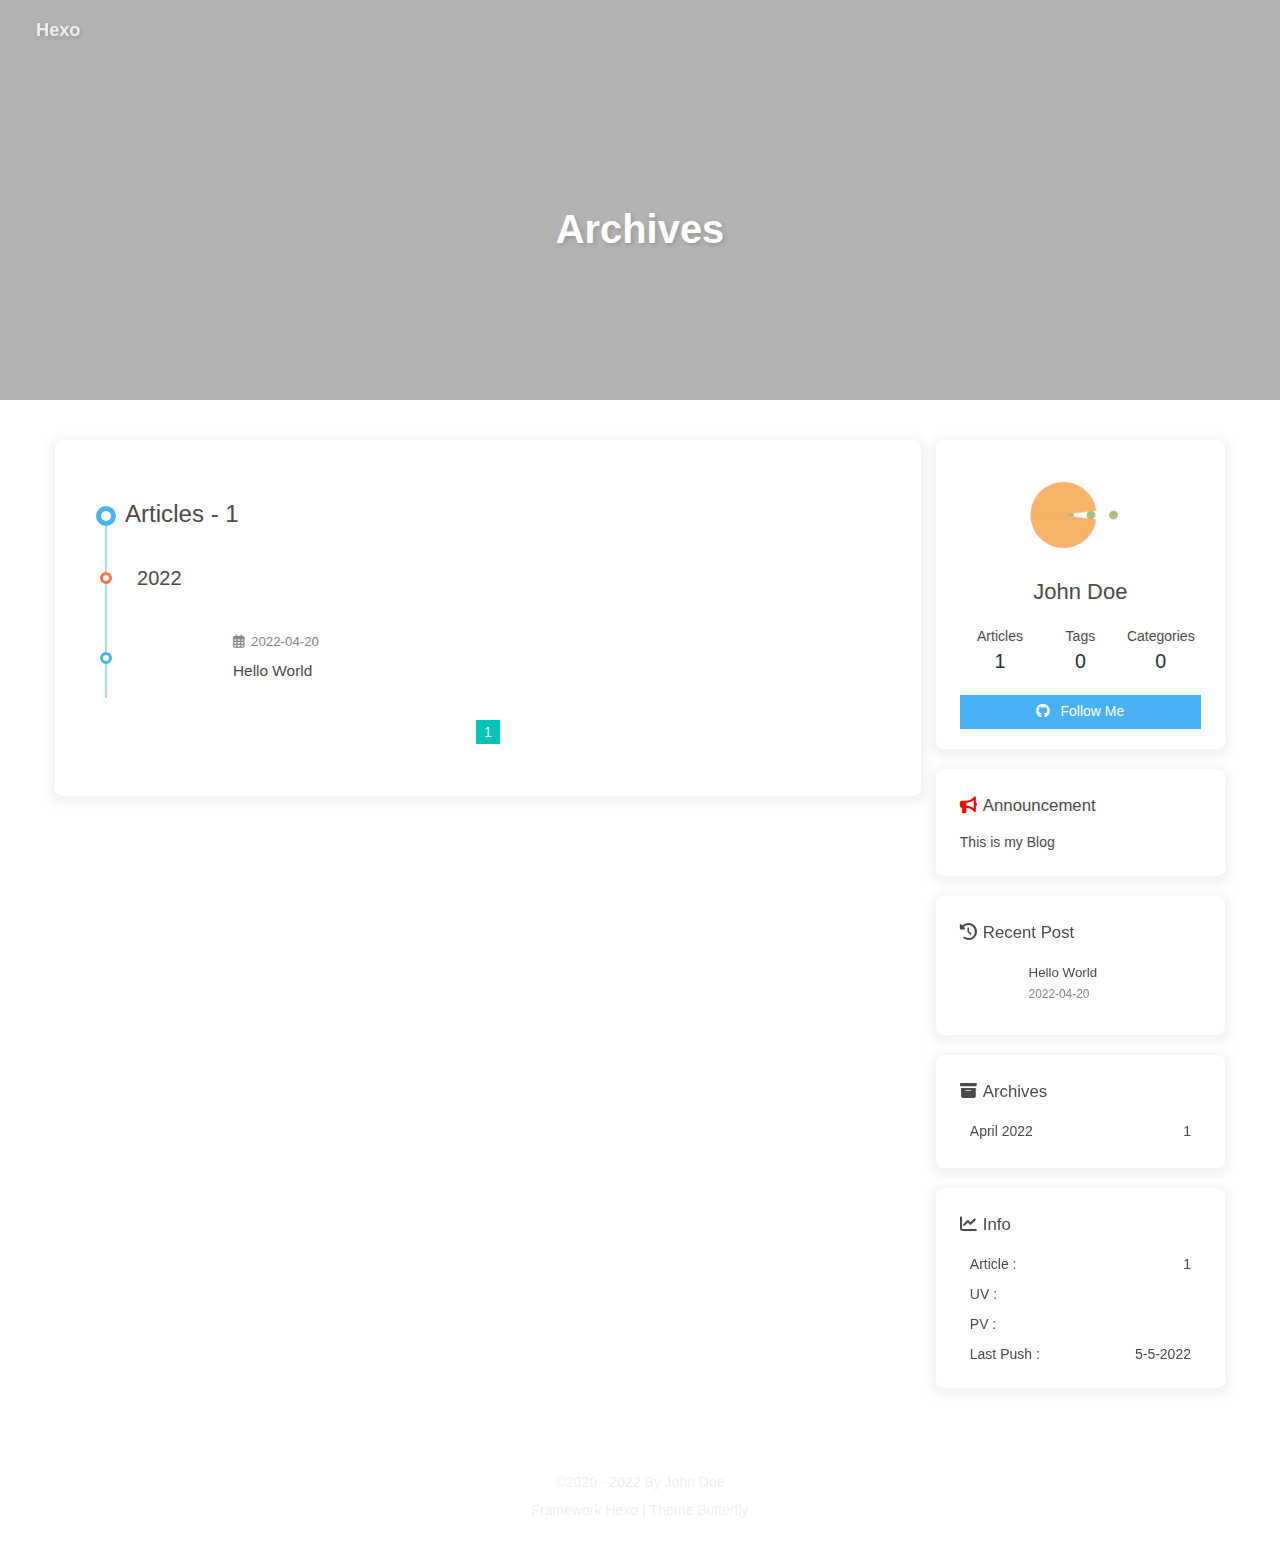
==== commit 043c8b7a: "Site updated: 2022-05-05 18:12:45" ====
--- a/archives/index.html
+++ b/archives/index.html
@@ -48,7 +48,7 @@
   isHome: false,
   isHighlightShrink: false,
   isToc: false,
-  postUpdate: '2022-04-20 23:26:47'
+  postUpdate: '2022-05-05 18:12:23'
 }</script><noscript><style type="text/css">
   #nav {
     opacity: 1
@@ -137,4 +137,4 @@
       }
     }
     detectApple()
-    })(window)</script><meta name="generator" content="Hexo 5.4.2"></head><body><div id="sidebar"><div id="menu-mask"></div><div id="sidebar-menus"><div class="avatar-img is-center"><img src="https://i.loli.net/2021/02/24/5O1day2nriDzjSu.png" onerror="onerror=null;src='/img/friend_404.gif'" alt="avatar"/></div><div class="site-data is-center"><div class="data-item"><a href="/archives/"><div class="headline">Articles</div><div class="length-num">1</div></a></div><div class="data-item"><a href="/tags/"><div class="headline">Tags</div><div class="length-num">0</div></a></div><div class="data-item"><a href="/categories/"><div class="headline">Categories</div><div class="length-num">0</div></a></div></div><hr/></div></div><div class="page" id="body-wrap"><header class="not-home-page" id="page-header"><nav id="nav"><span id="blog_name"><a id="site-name" href="/">Hexo</a></span><div id="menus"><div id="toggle-menu"><a class="site-page"><i class="fas fa-bars fa-fw"></i></a></div></div></nav><div id="page-site-info"><h1 id="site-title">Archives</h1></div></header><main class="layout" id="content-inner"><div id="archive"><div class="article-sort-title">Articles - 1</div><div class="article-sort"><div class="article-sort-item year">2022</div><div class="article-sort-item"><a class="article-sort-item-img" href="/2022/04/20/hello-world/" title="Hello World"><img src="[data-uri]" alt="Hello World" onerror="this.onerror=null;this.src='/img/404.jpg'"></a><div class="article-sort-item-info"><div class="article-sort-item-time"><i class="far fa-calendar-alt"></i><time class="post-meta-date-created" datetime="2022-04-20T10:26:19.375Z" title="Created 2022-04-20 18:26:19">2022-04-20</time></div><a class="article-sort-item-title" href="/2022/04/20/hello-world/" title="Hello World">Hello World</a></div></div></div><nav id="pagination"><div class="pagination"><span class="page-number current">1</span></div></nav></div><div class="aside-content" id="aside-content"><div class="card-widget card-info"><div class="is-center"><div class="avatar-img"><img src="https://i.loli.net/2021/02/24/5O1day2nriDzjSu.png" onerror="this.onerror=null;this.src='/img/friend_404.gif'" alt="avatar"/></div><div class="author-info__name">John Doe</div><div class="author-info__description"></div></div><div class="card-info-data is-center"><div class="card-info-data-item"><a href="/archives/"><div class="headline">Articles</div><div class="length-num">1</div></a></div><div class="card-info-data-item"><a href="/tags/"><div class="headline">Tags</div><div class="length-num">0</div></a></div><div class="card-info-data-item"><a href="/categories/"><div class="headline">Categories</div><div class="length-num">0</div></a></div></div><a id="card-info-btn" target="_blank" rel="noopener" href="https://github.com/xxxxxx"><i class="fab fa-github"></i><span>Follow Me</span></a></div><div class="card-widget card-announcement"><div class="item-headline"><i class="fas fa-bullhorn fa-shake"></i><span>Announcement</span></div><div class="announcement_content">This is my Blog</div></div><div class="sticky_layout"><div class="card-widget card-recent-post"><div class="item-headline"><i class="fas fa-history"></i><span>Recent Post</span></div><div class="aside-list"><div class="aside-list-item"><a class="thumbnail" href="/2022/04/20/hello-world/" title="Hello World"><img src="[data-uri]" onerror="this.onerror=null;this.src='/img/404.jpg'" alt="Hello World"/></a><div class="content"><a class="title" href="/2022/04/20/hello-world/" title="Hello World">Hello World</a><time datetime="2022-04-20T10:26:19.375Z" title="Created 2022-04-20 18:26:19">2022-04-20</time></div></div></div></div><div class="card-widget card-archives"><div class="item-headline"><i class="fas fa-archive"></i><span>Archives</span></div><ul class="card-archive-list"><li class="card-archive-list-item"><a class="card-archive-list-link" href="/archives/2022/04/"><span class="card-archive-list-date">April 2022</span><span class="card-archive-list-count">1</span></a></li></ul></div><div class="card-widget card-webinfo"><div class="item-headline"><i class="fas fa-chart-line"></i><span>Info</span></div><div class="webinfo"><div class="webinfo-item"><div class="item-name">Article :</div><div class="item-count">1</div></div><div class="webinfo-item"><div class="item-name">UV :</div><div class="item-count" id="busuanzi_value_site_uv"></div></div><div class="webinfo-item"><div class="item-name">PV :</div><div class="item-count" id="busuanzi_value_site_pv"></div></div><div class="webinfo-item"><div class="item-name">Last Push :</div><div class="item-count" id="last-push-date" data-lastPushDate="2022-04-20T15:26:47.221Z"></div></div></div></div></div></div></main><footer id="footer"><div id="footer-wrap"><div class="copyright">&copy;2020 - 2022 By John Doe</div><div class="framework-info"><span>Framework </span><a target="_blank" rel="noopener" href="https://hexo.io">Hexo</a><span class="footer-separator">|</span><span>Theme </span><a target="_blank" rel="noopener" href="https://github.com/jerryc127/hexo-theme-butterfly">Butterfly</a></div></div></footer></div><div id="rightside"><div id="rightside-config-hide"><button id="darkmode" type="button" title="Switch Between Light And Dark Mode"><i class="fas fa-adjust"></i></button><button id="hide-aside-btn" type="button" title="Toggle between single-column and double-column"><i class="fas fa-arrows-alt-h"></i></button></div><div id="rightside-config-show"><button id="rightside_config" type="button" title="Setting"><i class="fas fa-cog fa-spin"></i></button><button id="go-up" type="button" title="Back To Top"><i class="fas fa-arrow-up"></i></button></div></div><div><script src="/js/utils.js"></script><script src="/js/main.js"></script><script src="https://cdn.jsdelivr.net/npm/@fancyapps/ui/dist/fancybox.umd.js"></script><div class="js-pjax"></div><script async data-pjax src="//busuanzi.ibruce.info/busuanzi/2.3/busuanzi.pure.mini.js"></script></div></body></html>+    })(window)</script><meta name="generator" content="Hexo 5.4.2"></head><body><div id="sidebar"><div id="menu-mask"></div><div id="sidebar-menus"><div class="avatar-img is-center"><img src="https://i.loli.net/2021/02/24/5O1day2nriDzjSu.png" onerror="onerror=null;src='/img/friend_404.gif'" alt="avatar"/></div><div class="site-data is-center"><div class="data-item"><a href="/archives/"><div class="headline">Articles</div><div class="length-num">1</div></a></div><div class="data-item"><a href="/tags/"><div class="headline">Tags</div><div class="length-num">0</div></a></div><div class="data-item"><a href="/categories/"><div class="headline">Categories</div><div class="length-num">0</div></a></div></div><hr/></div></div><div class="page" id="body-wrap"><header class="not-home-page" id="page-header" style="background-color:transparent;"><nav id="nav"><span id="blog_name"><a id="site-name" href="/">Hexo</a></span><div id="menus"><div id="toggle-menu"><a class="site-page"><i class="fas fa-bars fa-fw"></i></a></div></div></nav><div id="page-site-info"><h1 id="site-title">Archives</h1></div></header><main class="layout" id="content-inner"><div id="archive"><div class="article-sort-title">Articles - 1</div><div class="article-sort"><div class="article-sort-item year">2022</div><div class="article-sort-item"><a class="article-sort-item-img" href="/2022/04/20/hello-world/" title="Hello World"><img src="[data-uri]" alt="Hello World" onerror="this.onerror=null;this.src='/img/404.jpg'"></a><div class="article-sort-item-info"><div class="article-sort-item-time"><i class="far fa-calendar-alt"></i><time class="post-meta-date-created" datetime="2022-04-20T10:26:19.375Z" title="Created 2022-04-20 18:26:19">2022-04-20</time></div><a class="article-sort-item-title" href="/2022/04/20/hello-world/" title="Hello World">Hello World</a></div></div></div><nav id="pagination"><div class="pagination"><span class="page-number current">1</span></div></nav></div><div class="aside-content" id="aside-content"><div class="card-widget card-info"><div class="is-center"><div class="avatar-img"><img src="https://i.loli.net/2021/02/24/5O1day2nriDzjSu.png" onerror="this.onerror=null;this.src='/img/friend_404.gif'" alt="avatar"/></div><div class="author-info__name">John Doe</div><div class="author-info__description"></div></div><div class="card-info-data is-center"><div class="card-info-data-item"><a href="/archives/"><div class="headline">Articles</div><div class="length-num">1</div></a></div><div class="card-info-data-item"><a href="/tags/"><div class="headline">Tags</div><div class="length-num">0</div></a></div><div class="card-info-data-item"><a href="/categories/"><div class="headline">Categories</div><div class="length-num">0</div></a></div></div><a id="card-info-btn" target="_blank" rel="noopener" href="https://github.com/xxxxxx"><i class="fab fa-github"></i><span>Follow Me</span></a></div><div class="card-widget card-announcement"><div class="item-headline"><i class="fas fa-bullhorn fa-shake"></i><span>Announcement</span></div><div class="announcement_content">This is my Blog</div></div><div class="sticky_layout"><div class="card-widget card-recent-post"><div class="item-headline"><i class="fas fa-history"></i><span>Recent Post</span></div><div class="aside-list"><div class="aside-list-item"><a class="thumbnail" href="/2022/04/20/hello-world/" title="Hello World"><img src="[data-uri]" onerror="this.onerror=null;this.src='/img/404.jpg'" alt="Hello World"/></a><div class="content"><a class="title" href="/2022/04/20/hello-world/" title="Hello World">Hello World</a><time datetime="2022-04-20T10:26:19.375Z" title="Created 2022-04-20 18:26:19">2022-04-20</time></div></div></div></div><div class="card-widget card-archives"><div class="item-headline"><i class="fas fa-archive"></i><span>Archives</span></div><ul class="card-archive-list"><li class="card-archive-list-item"><a class="card-archive-list-link" href="/archives/2022/04/"><span class="card-archive-list-date">April 2022</span><span class="card-archive-list-count">1</span></a></li></ul></div><div class="card-widget card-webinfo"><div class="item-headline"><i class="fas fa-chart-line"></i><span>Info</span></div><div class="webinfo"><div class="webinfo-item"><div class="item-name">Article :</div><div class="item-count">1</div></div><div class="webinfo-item"><div class="item-name">UV :</div><div class="item-count" id="busuanzi_value_site_uv"></div></div><div class="webinfo-item"><div class="item-name">PV :</div><div class="item-count" id="busuanzi_value_site_pv"></div></div><div class="webinfo-item"><div class="item-name">Last Push :</div><div class="item-count" id="last-push-date" data-lastPushDate="2022-05-05T10:12:23.808Z"></div></div></div></div></div></div></main><footer id="footer" style="background-color: transparent;"><div id="footer-wrap"><div class="copyright">&copy;2020 - 2022 By John Doe</div><div class="framework-info"><span>Framework </span><a target="_blank" rel="noopener" href="https://hexo.io">Hexo</a><span class="footer-separator">|</span><span>Theme </span><a target="_blank" rel="noopener" href="https://github.com/jerryc127/hexo-theme-butterfly">Butterfly</a></div></div></footer></div><div id="rightside"><div id="rightside-config-hide"><button id="darkmode" type="button" title="Switch Between Light And Dark Mode"><i class="fas fa-adjust"></i></button><button id="hide-aside-btn" type="button" title="Toggle between single-column and double-column"><i class="fas fa-arrows-alt-h"></i></button></div><div id="rightside-config-show"><button id="rightside_config" type="button" title="Setting"><i class="fas fa-cog fa-spin"></i></button><button id="go-up" type="button" title="Back To Top"><i class="fas fa-arrow-up"></i></button></div></div><div><script src="/js/utils.js"></script><script src="/js/main.js"></script><script src="https://cdn.jsdelivr.net/npm/@fancyapps/ui/dist/fancybox.umd.js"></script><div class="js-pjax"></div><script async data-pjax src="//busuanzi.ibruce.info/busuanzi/2.3/busuanzi.pure.mini.js"></script></div></body></html>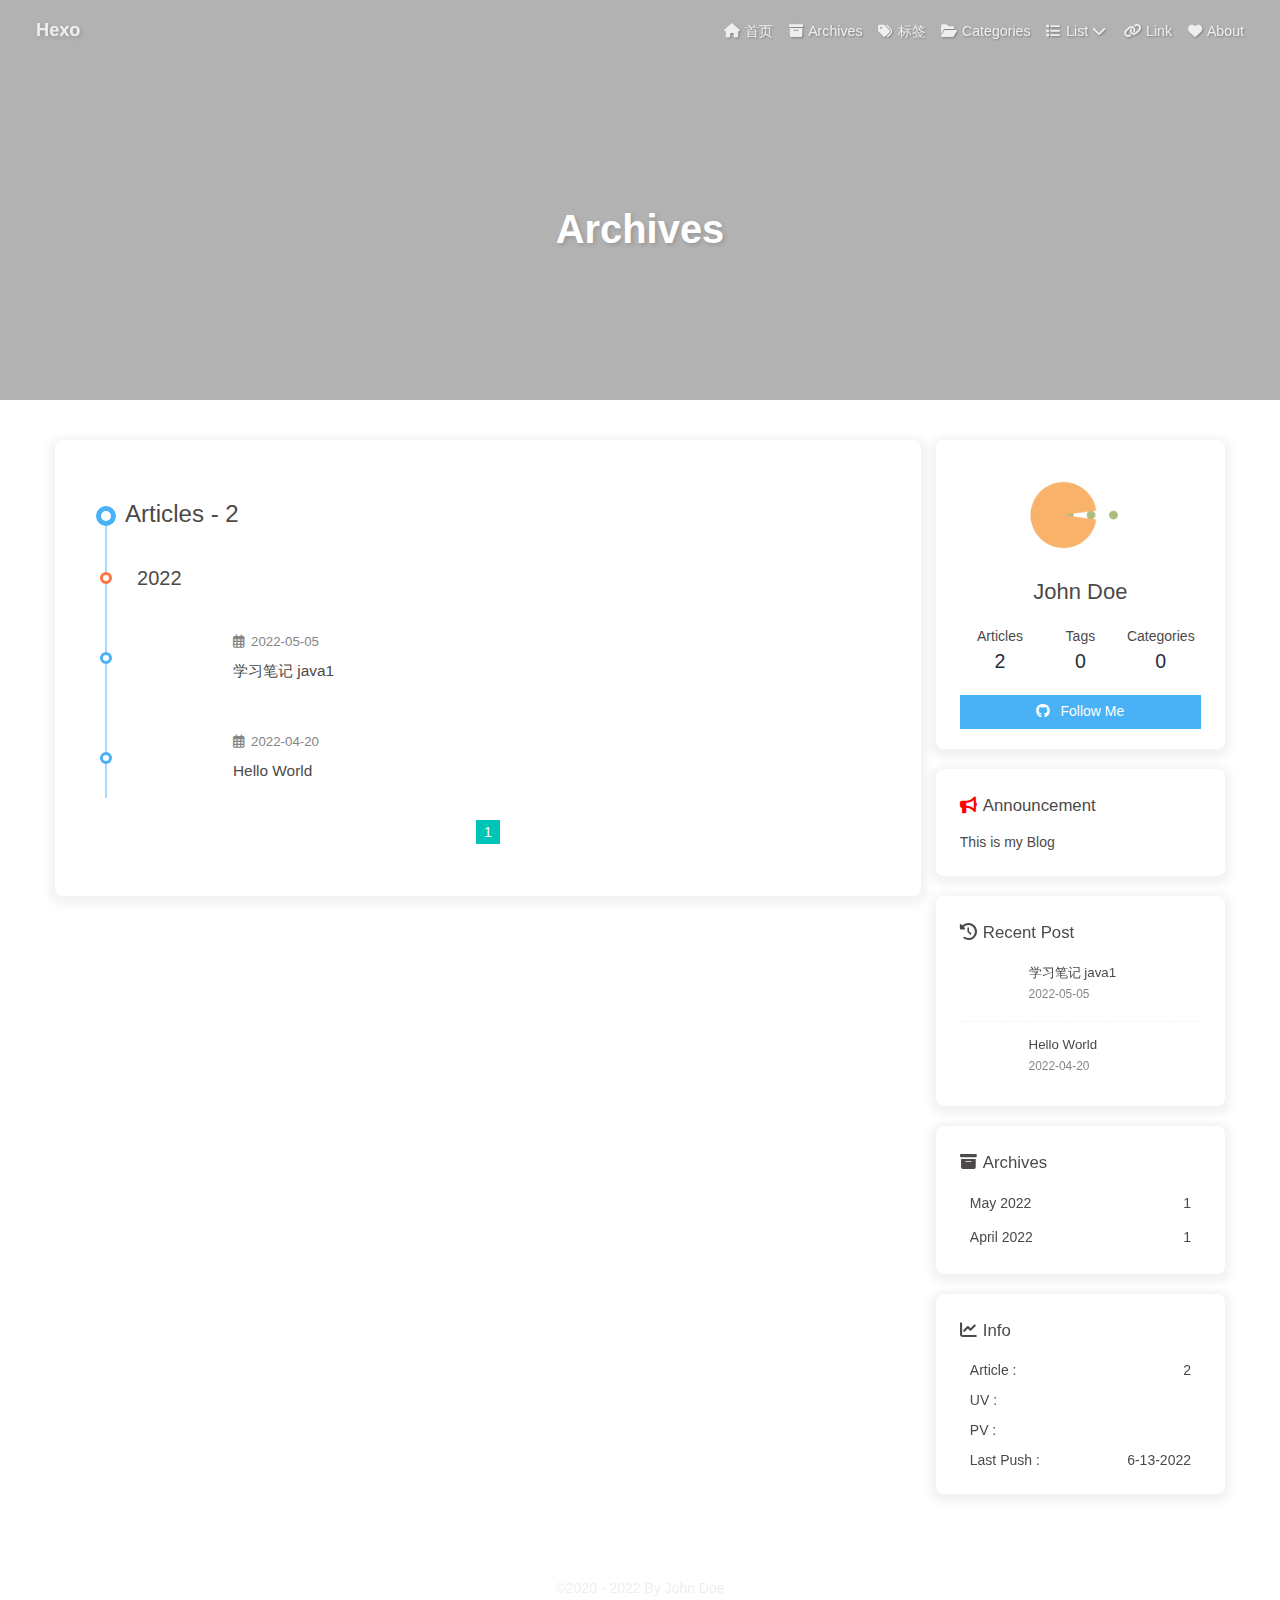
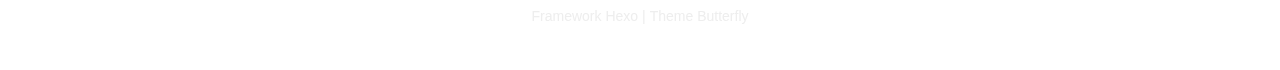
==== commit c25bbf81: "Site updated: 2022-06-13 14:04:32" ====
--- a/archives/index.html
+++ b/archives/index.html
@@ -48,7 +48,7 @@
   isHome: false,
   isHighlightShrink: false,
   isToc: false,
-  postUpdate: '2022-05-05 18:12:23'
+  postUpdate: '2022-06-13 13:57:49'
 }</script><noscript><style type="text/css">
   #nav {
     opacity: 1
@@ -137,4 +137,4 @@
       }
     }
     detectApple()
-    })(window)</script><meta name="generator" content="Hexo 5.4.2"></head><body><div id="sidebar"><div id="menu-mask"></div><div id="sidebar-menus"><div class="avatar-img is-center"><img src="https://i.loli.net/2021/02/24/5O1day2nriDzjSu.png" onerror="onerror=null;src='/img/friend_404.gif'" alt="avatar"/></div><div class="site-data is-center"><div class="data-item"><a href="/archives/"><div class="headline">Articles</div><div class="length-num">1</div></a></div><div class="data-item"><a href="/tags/"><div class="headline">Tags</div><div class="length-num">0</div></a></div><div class="data-item"><a href="/categories/"><div class="headline">Categories</div><div class="length-num">0</div></a></div></div><hr/></div></div><div class="page" id="body-wrap"><header class="not-home-page" id="page-header" style="background-color:transparent;"><nav id="nav"><span id="blog_name"><a id="site-name" href="/">Hexo</a></span><div id="menus"><div id="toggle-menu"><a class="site-page"><i class="fas fa-bars fa-fw"></i></a></div></div></nav><div id="page-site-info"><h1 id="site-title">Archives</h1></div></header><main class="layout" id="content-inner"><div id="archive"><div class="article-sort-title">Articles - 1</div><div class="article-sort"><div class="article-sort-item year">2022</div><div class="article-sort-item"><a class="article-sort-item-img" href="/2022/04/20/hello-world/" title="Hello World"><img src="[data-uri]" alt="Hello World" onerror="this.onerror=null;this.src='/img/404.jpg'"></a><div class="article-sort-item-info"><div class="article-sort-item-time"><i class="far fa-calendar-alt"></i><time class="post-meta-date-created" datetime="2022-04-20T10:26:19.375Z" title="Created 2022-04-20 18:26:19">2022-04-20</time></div><a class="article-sort-item-title" href="/2022/04/20/hello-world/" title="Hello World">Hello World</a></div></div></div><nav id="pagination"><div class="pagination"><span class="page-number current">1</span></div></nav></div><div class="aside-content" id="aside-content"><div class="card-widget card-info"><div class="is-center"><div class="avatar-img"><img src="https://i.loli.net/2021/02/24/5O1day2nriDzjSu.png" onerror="this.onerror=null;this.src='/img/friend_404.gif'" alt="avatar"/></div><div class="author-info__name">John Doe</div><div class="author-info__description"></div></div><div class="card-info-data is-center"><div class="card-info-data-item"><a href="/archives/"><div class="headline">Articles</div><div class="length-num">1</div></a></div><div class="card-info-data-item"><a href="/tags/"><div class="headline">Tags</div><div class="length-num">0</div></a></div><div class="card-info-data-item"><a href="/categories/"><div class="headline">Categories</div><div class="length-num">0</div></a></div></div><a id="card-info-btn" target="_blank" rel="noopener" href="https://github.com/xxxxxx"><i class="fab fa-github"></i><span>Follow Me</span></a></div><div class="card-widget card-announcement"><div class="item-headline"><i class="fas fa-bullhorn fa-shake"></i><span>Announcement</span></div><div class="announcement_content">This is my Blog</div></div><div class="sticky_layout"><div class="card-widget card-recent-post"><div class="item-headline"><i class="fas fa-history"></i><span>Recent Post</span></div><div class="aside-list"><div class="aside-list-item"><a class="thumbnail" href="/2022/04/20/hello-world/" title="Hello World"><img src="[data-uri]" onerror="this.onerror=null;this.src='/img/404.jpg'" alt="Hello World"/></a><div class="content"><a class="title" href="/2022/04/20/hello-world/" title="Hello World">Hello World</a><time datetime="2022-04-20T10:26:19.375Z" title="Created 2022-04-20 18:26:19">2022-04-20</time></div></div></div></div><div class="card-widget card-archives"><div class="item-headline"><i class="fas fa-archive"></i><span>Archives</span></div><ul class="card-archive-list"><li class="card-archive-list-item"><a class="card-archive-list-link" href="/archives/2022/04/"><span class="card-archive-list-date">April 2022</span><span class="card-archive-list-count">1</span></a></li></ul></div><div class="card-widget card-webinfo"><div class="item-headline"><i class="fas fa-chart-line"></i><span>Info</span></div><div class="webinfo"><div class="webinfo-item"><div class="item-name">Article :</div><div class="item-count">1</div></div><div class="webinfo-item"><div class="item-name">UV :</div><div class="item-count" id="busuanzi_value_site_uv"></div></div><div class="webinfo-item"><div class="item-name">PV :</div><div class="item-count" id="busuanzi_value_site_pv"></div></div><div class="webinfo-item"><div class="item-name">Last Push :</div><div class="item-count" id="last-push-date" data-lastPushDate="2022-05-05T10:12:23.808Z"></div></div></div></div></div></div></main><footer id="footer" style="background-color: transparent;"><div id="footer-wrap"><div class="copyright">&copy;2020 - 2022 By John Doe</div><div class="framework-info"><span>Framework </span><a target="_blank" rel="noopener" href="https://hexo.io">Hexo</a><span class="footer-separator">|</span><span>Theme </span><a target="_blank" rel="noopener" href="https://github.com/jerryc127/hexo-theme-butterfly">Butterfly</a></div></div></footer></div><div id="rightside"><div id="rightside-config-hide"><button id="darkmode" type="button" title="Switch Between Light And Dark Mode"><i class="fas fa-adjust"></i></button><button id="hide-aside-btn" type="button" title="Toggle between single-column and double-column"><i class="fas fa-arrows-alt-h"></i></button></div><div id="rightside-config-show"><button id="rightside_config" type="button" title="Setting"><i class="fas fa-cog fa-spin"></i></button><button id="go-up" type="button" title="Back To Top"><i class="fas fa-arrow-up"></i></button></div></div><div><script src="/js/utils.js"></script><script src="/js/main.js"></script><script src="https://cdn.jsdelivr.net/npm/@fancyapps/ui/dist/fancybox.umd.js"></script><div class="js-pjax"></div><script async data-pjax src="//busuanzi.ibruce.info/busuanzi/2.3/busuanzi.pure.mini.js"></script></div></body></html>+    })(window)</script><meta name="generator" content="Hexo 5.4.2"></head><body><div id="sidebar"><div id="menu-mask"></div><div id="sidebar-menus"><div class="avatar-img is-center"><img src="https://i.loli.net/2021/02/24/5O1day2nriDzjSu.png" onerror="onerror=null;src='/img/friend_404.gif'" alt="avatar"/></div><div class="site-data is-center"><div class="data-item"><a href="/archives/"><div class="headline">Articles</div><div class="length-num">2</div></a></div><div class="data-item"><a href="/tags/"><div class="headline">Tags</div><div class="length-num">0</div></a></div><div class="data-item"><a href="/categories/"><div class="headline">Categories</div><div class="length-num">0</div></a></div></div><hr/><div class="menus_items"><div class="menus_item"><a class="site-page" href="/"><i class="fa-fw fas fa-home"></i><span> 首页</span></a></div><div class="menus_item"><a class="site-page" href="/archives/"><i class="fa-fw fas fa-archive"></i><span> Archives</span></a></div><div class="menus_item"><a class="site-page" href="/tags/"><i class="fa-fw fas fa-tags"></i><span> 标签</span></a></div><div class="menus_item"><a class="site-page" href="/categories/"><i class="fa-fw fas fa-folder-open"></i><span> Categories</span></a></div><div class="menus_item"><a class="site-page group" href="javascript:void(0);"><i class="fa-fw fas fa-list"></i><span> List</span><i class="fas fa-chevron-down"></i></a><ul class="menus_item_child"><li><a class="site-page child" href="/music/"><i class="fa-fw fas fa-music"></i><span> 歌曲</span></a></li><li><a class="site-page child" href="/movies/"><i class="fa-fw fas fa-video"></i><span> 电影</span></a></li></ul></div><div class="menus_item"><a class="site-page" href="/link/"><i class="fa-fw fas fa-link"></i><span> Link</span></a></div><div class="menus_item"><a class="site-page" href="/about/"><i class="fa-fw fas fa-heart"></i><span> About</span></a></div></div></div></div><div class="page" id="body-wrap"><header class="not-home-page" id="page-header" style="background-color:transparent;"><nav id="nav"><span id="blog_name"><a id="site-name" href="/">Hexo</a></span><div id="menus"><div class="menus_items"><div class="menus_item"><a class="site-page" href="/"><i class="fa-fw fas fa-home"></i><span> 首页</span></a></div><div class="menus_item"><a class="site-page" href="/archives/"><i class="fa-fw fas fa-archive"></i><span> Archives</span></a></div><div class="menus_item"><a class="site-page" href="/tags/"><i class="fa-fw fas fa-tags"></i><span> 标签</span></a></div><div class="menus_item"><a class="site-page" href="/categories/"><i class="fa-fw fas fa-folder-open"></i><span> Categories</span></a></div><div class="menus_item"><a class="site-page group" href="javascript:void(0);"><i class="fa-fw fas fa-list"></i><span> List</span><i class="fas fa-chevron-down"></i></a><ul class="menus_item_child"><li><a class="site-page child" href="/music/"><i class="fa-fw fas fa-music"></i><span> 歌曲</span></a></li><li><a class="site-page child" href="/movies/"><i class="fa-fw fas fa-video"></i><span> 电影</span></a></li></ul></div><div class="menus_item"><a class="site-page" href="/link/"><i class="fa-fw fas fa-link"></i><span> Link</span></a></div><div class="menus_item"><a class="site-page" href="/about/"><i class="fa-fw fas fa-heart"></i><span> About</span></a></div></div><div id="toggle-menu"><a class="site-page"><i class="fas fa-bars fa-fw"></i></a></div></div></nav><div id="page-site-info"><h1 id="site-title">Archives</h1></div></header><main class="layout" id="content-inner"><div id="archive"><div class="article-sort-title">Articles - 2</div><div class="article-sort"><div class="article-sort-item year">2022</div><div class="article-sort-item"><a class="article-sort-item-img" href="/2022/05/05/%E5%AD%A6%E4%B9%A0%E7%AC%94%E8%AE%B0-java1/" title="学习笔记 java1"><img src="[data-uri]" alt="学习笔记 java1" onerror="this.onerror=null;this.src='/img/404.jpg'"></a><div class="article-sort-item-info"><div class="article-sort-item-time"><i class="far fa-calendar-alt"></i><time class="post-meta-date-created" datetime="2022-05-05T10:18:51.000Z" title="Created 2022-05-05 18:18:51">2022-05-05</time></div><a class="article-sort-item-title" href="/2022/05/05/%E5%AD%A6%E4%B9%A0%E7%AC%94%E8%AE%B0-java1/" title="学习笔记 java1">学习笔记 java1</a></div></div><div class="article-sort-item"><a class="article-sort-item-img" href="/2022/04/20/hello-world/" title="Hello World"><img src="[data-uri]" alt="Hello World" onerror="this.onerror=null;this.src='/img/404.jpg'"></a><div class="article-sort-item-info"><div class="article-sort-item-time"><i class="far fa-calendar-alt"></i><time class="post-meta-date-created" datetime="2022-04-20T10:26:19.375Z" title="Created 2022-04-20 18:26:19">2022-04-20</time></div><a class="article-sort-item-title" href="/2022/04/20/hello-world/" title="Hello World">Hello World</a></div></div></div><nav id="pagination"><div class="pagination"><span class="page-number current">1</span></div></nav></div><div class="aside-content" id="aside-content"><div class="card-widget card-info"><div class="is-center"><div class="avatar-img"><img src="https://i.loli.net/2021/02/24/5O1day2nriDzjSu.png" onerror="this.onerror=null;this.src='/img/friend_404.gif'" alt="avatar"/></div><div class="author-info__name">John Doe</div><div class="author-info__description"></div></div><div class="card-info-data is-center"><div class="card-info-data-item"><a href="/archives/"><div class="headline">Articles</div><div class="length-num">2</div></a></div><div class="card-info-data-item"><a href="/tags/"><div class="headline">Tags</div><div class="length-num">0</div></a></div><div class="card-info-data-item"><a href="/categories/"><div class="headline">Categories</div><div class="length-num">0</div></a></div></div><a id="card-info-btn" target="_blank" rel="noopener" href="https://github.com/xxxxxx"><i class="fab fa-github"></i><span>Follow Me</span></a></div><div class="card-widget card-announcement"><div class="item-headline"><i class="fas fa-bullhorn fa-shake"></i><span>Announcement</span></div><div class="announcement_content">This is my Blog</div></div><div class="sticky_layout"><div class="card-widget card-recent-post"><div class="item-headline"><i class="fas fa-history"></i><span>Recent Post</span></div><div class="aside-list"><div class="aside-list-item"><a class="thumbnail" href="/2022/05/05/%E5%AD%A6%E4%B9%A0%E7%AC%94%E8%AE%B0-java1/" title="学习笔记 java1"><img src="[data-uri]" onerror="this.onerror=null;this.src='/img/404.jpg'" alt="学习笔记 java1"/></a><div class="content"><a class="title" href="/2022/05/05/%E5%AD%A6%E4%B9%A0%E7%AC%94%E8%AE%B0-java1/" title="学习笔记 java1">学习笔记 java1</a><time datetime="2022-05-05T10:18:51.000Z" title="Created 2022-05-05 18:18:51">2022-05-05</time></div></div><div class="aside-list-item"><a class="thumbnail" href="/2022/04/20/hello-world/" title="Hello World"><img src="[data-uri]" onerror="this.onerror=null;this.src='/img/404.jpg'" alt="Hello World"/></a><div class="content"><a class="title" href="/2022/04/20/hello-world/" title="Hello World">Hello World</a><time datetime="2022-04-20T10:26:19.375Z" title="Created 2022-04-20 18:26:19">2022-04-20</time></div></div></div></div><div class="card-widget card-archives"><div class="item-headline"><i class="fas fa-archive"></i><span>Archives</span></div><ul class="card-archive-list"><li class="card-archive-list-item"><a class="card-archive-list-link" href="/archives/2022/05/"><span class="card-archive-list-date">May 2022</span><span class="card-archive-list-count">1</span></a></li><li class="card-archive-list-item"><a class="card-archive-list-link" href="/archives/2022/04/"><span class="card-archive-list-date">April 2022</span><span class="card-archive-list-count">1</span></a></li></ul></div><div class="card-widget card-webinfo"><div class="item-headline"><i class="fas fa-chart-line"></i><span>Info</span></div><div class="webinfo"><div class="webinfo-item"><div class="item-name">Article :</div><div class="item-count">2</div></div><div class="webinfo-item"><div class="item-name">UV :</div><div class="item-count" id="busuanzi_value_site_uv"></div></div><div class="webinfo-item"><div class="item-name">PV :</div><div class="item-count" id="busuanzi_value_site_pv"></div></div><div class="webinfo-item"><div class="item-name">Last Push :</div><div class="item-count" id="last-push-date" data-lastPushDate="2022-06-13T05:57:49.394Z"></div></div></div></div></div></div></main><footer id="footer" style="background-color: transparent;"><div id="footer-wrap"><div class="copyright">&copy;2020 - 2022 By John Doe</div><div class="framework-info"><span>Framework </span><a target="_blank" rel="noopener" href="https://hexo.io">Hexo</a><span class="footer-separator">|</span><span>Theme </span><a target="_blank" rel="noopener" href="https://github.com/jerryc127/hexo-theme-butterfly">Butterfly</a></div></div></footer></div><div id="rightside"><div id="rightside-config-hide"><button id="darkmode" type="button" title="Switch Between Light And Dark Mode"><i class="fas fa-adjust"></i></button><button id="hide-aside-btn" type="button" title="Toggle between single-column and double-column"><i class="fas fa-arrows-alt-h"></i></button></div><div id="rightside-config-show"><button id="rightside_config" type="button" title="Setting"><i class="fas fa-cog fa-spin"></i></button><button id="go-up" type="button" title="Back To Top"><i class="fas fa-arrow-up"></i></button></div></div><div><script src="/js/utils.js"></script><script src="/js/main.js"></script><script src="https://cdn.jsdelivr.net/npm/@fancyapps/ui/dist/fancybox.umd.js"></script><div class="js-pjax"></div><script async data-pjax src="//busuanzi.ibruce.info/busuanzi/2.3/busuanzi.pure.mini.js"></script></div></body></html>